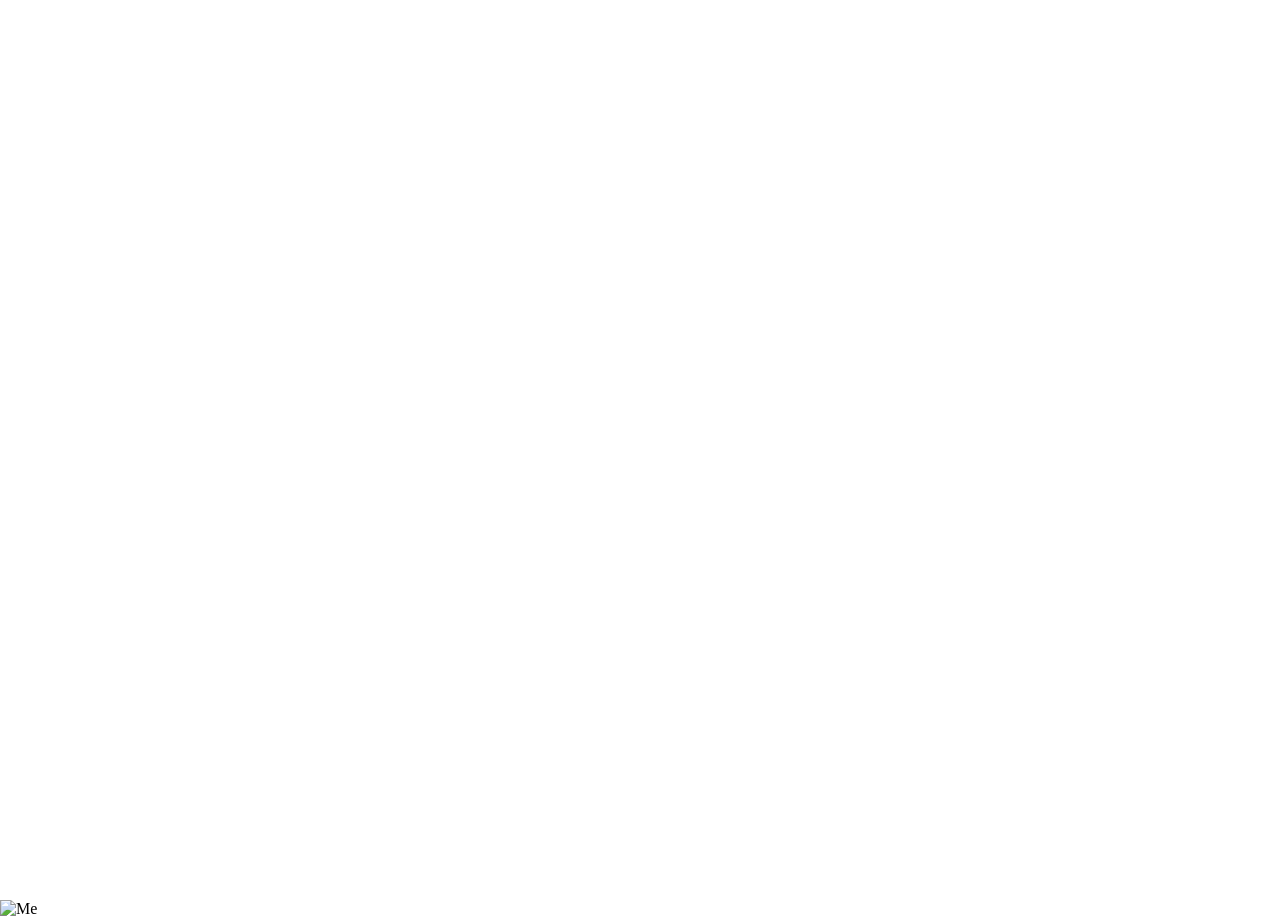
==== Page2.html @ 92435cbd "Add files via upload" ====
<!DOCTYPE html>
<html lang="en">
<head>
    <meta charset="UTF-8">
    <meta name="viewport" content="width=device-width, initial-scale=1.0">
    <title>Part_2</title>
    <link rel="stylesheet" href="stylesheet2.css">
<style>
        #corner-video {
            position: fixed;
            bottom: 20px;
            right: 20px;
            width: 240px;
            height: 135px;
            border: 2px solid white;
            z-index: 999; /* stays above the full-page link */
        }
    </style>
</head>
<body>
    <a href="Page3.html" id="bg2-link"></a>
<img src="your-photo.jpg" alt="Me" style="position: bottom corner; bottom: 20px; right: 280px; width: 135px; z-index: 999;">
    <iframe
        id="corner-video"
        src="https://www.youtube.com/embed/WgjBaXpuSE4?autoplay=1&mute=1&loop=1&playlist=WgjBaXpuSE4"
        title="YouTube video player"
        frameborder="0"
        allow="accelerometer; autoplay; clipboard-write; encrypted-media; gyroscope; picture-in-picture; web-share"
        referrerpolicy="strict-origin-when-cross-origin"
        allowfullscreen>
    </iframe>
</body>
</html>
---- stylesheet2.css ----
html, body{
    min-height: 100vh;
    margin: 0;
    padding: 0;
}
html{
    background-image: url("Images/Moab.2.jpg");
    background-repeat: no-repeat;
    background-size: 110vh;
    background-position: center;
    background-attachment: fixed;
}
#bg2-link {
    display: flex;
    justify-content: center;
    align-items: center;
    width: 100%;
    min-height: 100vh;
    text-decoration: none;
    color: white;
    font-family: monospace;
}
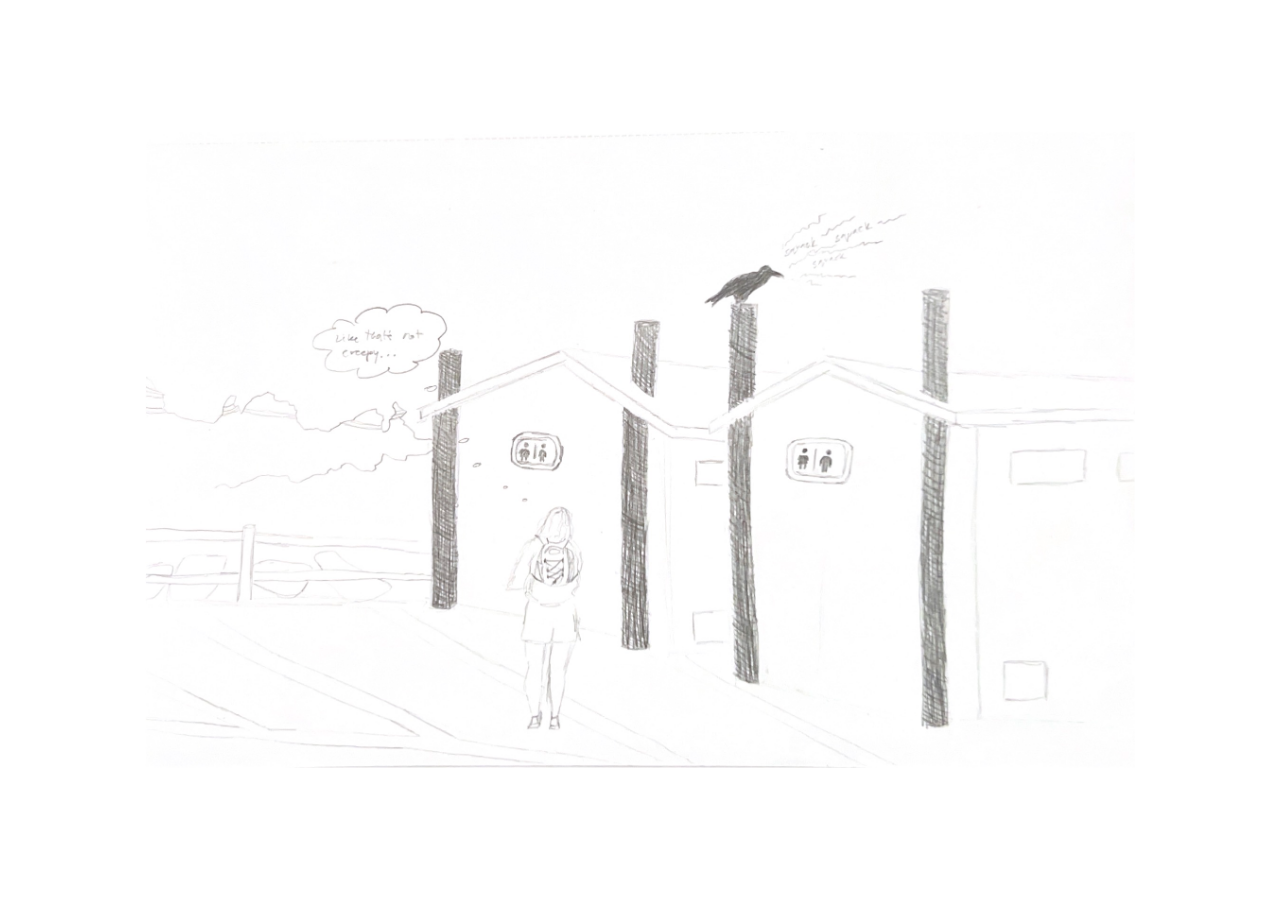
==== commit e337c5db: "Add files via upload" ====
--- a/Page2.html
+++ b/Page2.html
@@ -5,13 +5,14 @@
     <meta name="viewport" content="width=device-width, initial-scale=1.0">
     <title>Part_2</title>
     <link rel="stylesheet" href="stylesheet2.css">
+    <link rel="stylesheet" href="wiggle.css">
 <style>
         #corner-video {
             position: fixed;
             bottom: 20px;
             right: 20px;
-            width: 240px;
-            height: 135px;
+            width: 160px;
+            height: 90px;
             border: 2px solid white;
             z-index: 999; /* stays above the full-page link */
         }
@@ -19,15 +20,18 @@
 </head>
 <body>
     <a href="Page3.html" id="bg2-link"></a>
-<img src="your-photo.jpg" alt="Me" style="position: bottom corner; bottom: 20px; right: 280px; width: 135px; z-index: 999;">
+    <div class="stage" style="--bg-w: 2093; --bg-h: 1347; --x: 55.423%; --y: 11.878%; --w: 21.882%;">
+        <a href="Page3.html" class="wiggle"><img src="Wiggle2.png" alt=""></a>
+    </div>
     <iframe
         id="corner-video"
-        src="https://www.youtube.com/embed/WgjBaXpuSE4?autoplay=1&mute=1&loop=1&playlist=WgjBaXpuSE4"
+        src="https://www.youtube.com/embed/WgjBaXpuSE4?enablejsapi=1&autoplay=1&mute=1&loop=1&playlist=WgjBaXpuSE4"
         title="YouTube video player"
         frameborder="0"
         allow="accelerometer; autoplay; clipboard-write; encrypted-media; gyroscope; picture-in-picture; web-share"
         referrerpolicy="strict-origin-when-cross-origin"
         allowfullscreen>
     </iframe>
+    <script src="video.js"></script>
 </body>
 </html>
--- a/stylesheet2.css
+++ b/stylesheet2.css
@@ -4,7 +4,7 @@
     padding: 0;
 }
 html{
-    background-image: url("Images/Moab.2.jpg");
+    background-image: url("Moab.2.jpg");
     background-repeat: no-repeat;
     background-size: 110vh;
     background-position: center;
--- a/wiggle.css
+++ b/wiggle.css
@@ -0,0 +1,46 @@
+/* Shared wiggle animation for every page.
+
+   .stage is an invisible box that sits exactly on top of the background
+   drawing (same 110vh width, same centering), so anything placed inside it
+   with percentages lines up with the drawing at any window size.
+
+   Each page sets its own numbers on the .stage element:
+     --bg-w / --bg-h : pixel size of that page's Moab background image
+     --x / --y / --w : where the wiggling piece goes, and how wide it is,
+                       as a percentage of the background drawing            */
+
+.stage {
+    position: fixed;
+    left: 50%;
+    top: 50%;
+    width: 110vh;
+    aspect-ratio: var(--bg-w) / var(--bg-h);
+    transform: translate(-50%, -50%);
+    pointer-events: none; /* clicks pass through to the full-page link */
+    z-index: 5;
+}
+
+.wiggle {
+    position: absolute;
+    left: var(--x);
+    top: var(--y);
+    width: var(--w);
+    pointer-events: auto;
+    transform-origin: center;
+    mix-blend-mode: multiply; /* hides the paper edges of the cut-out */
+    animation: wiggle 0.12s ease-in-out infinite alternate;
+}
+
+.wiggle:hover {
+    animation-duration: 0.05s; /* even faster under the mouse */
+}
+
+.wiggle img {
+    display: block;
+    width: 100%;
+}
+
+@keyframes wiggle {
+    from { transform: rotate(-12deg); }
+    to   { transform: rotate(12deg); }
+}
